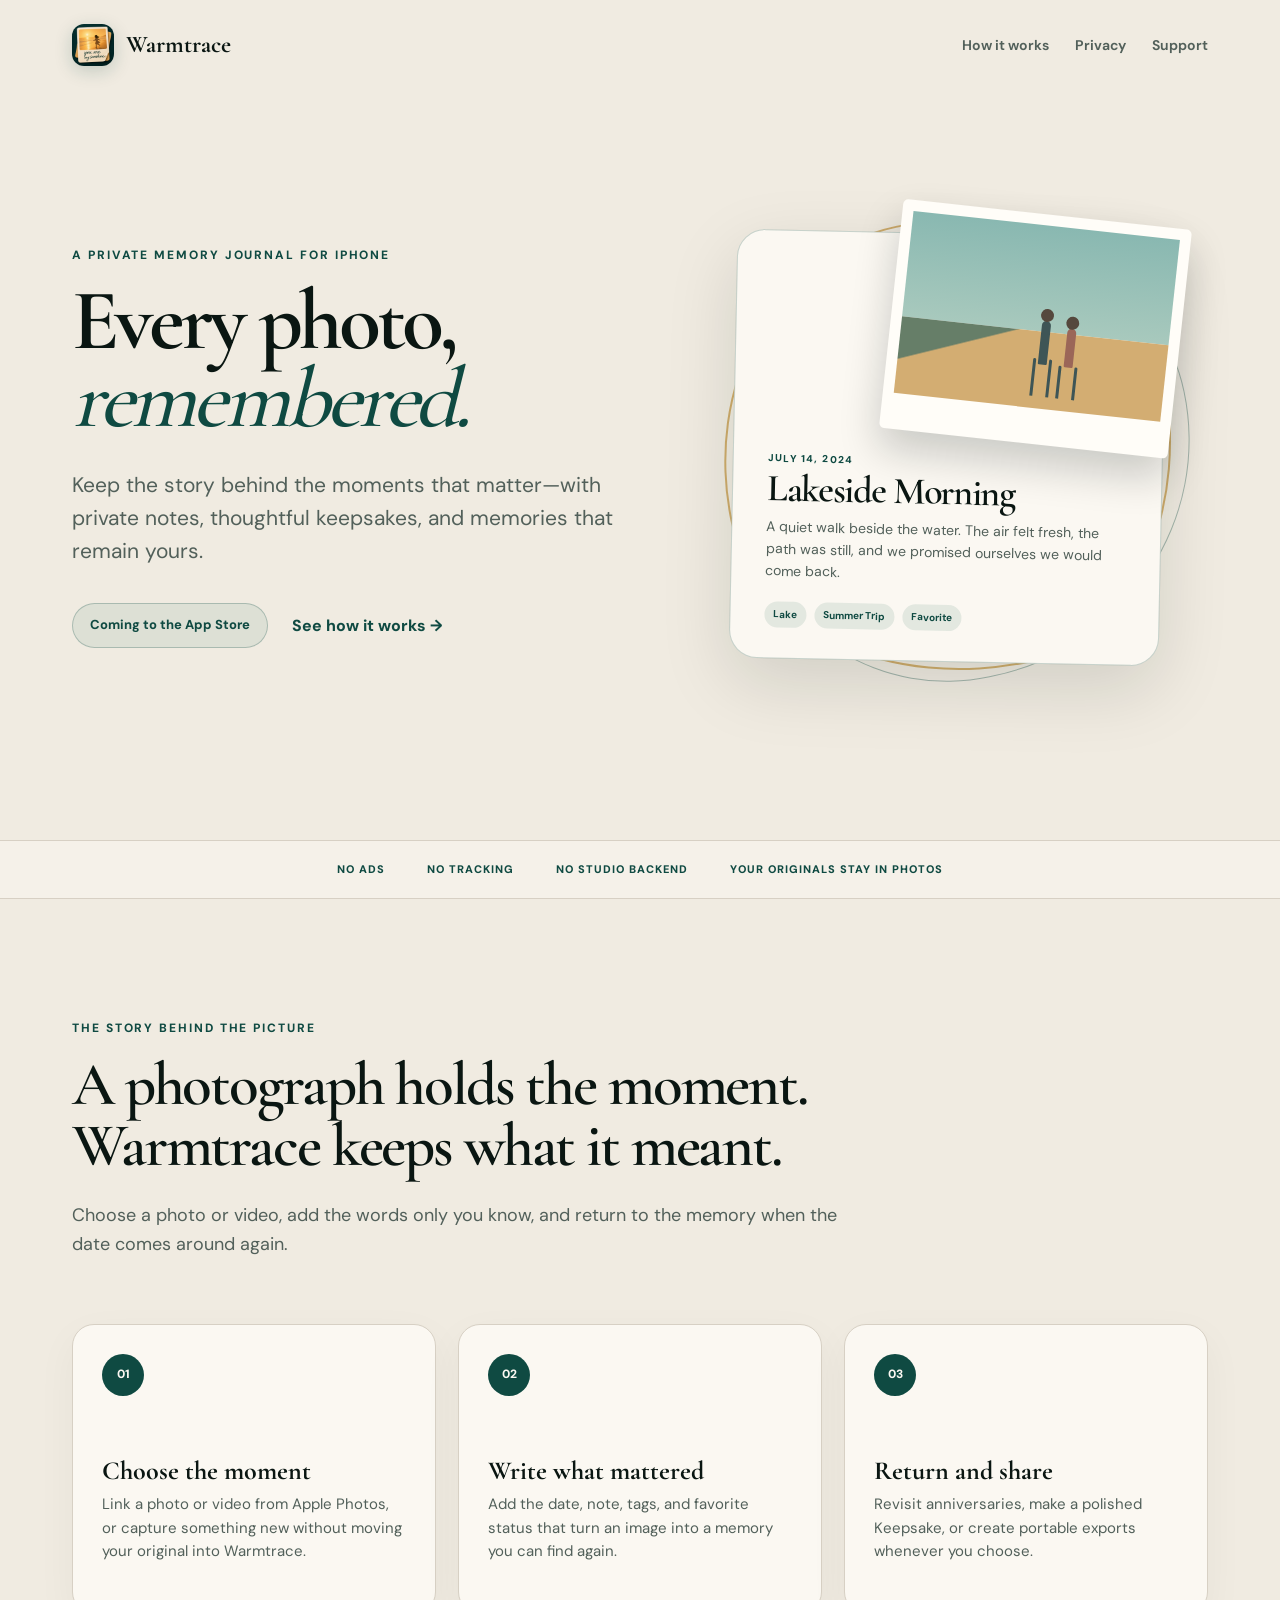
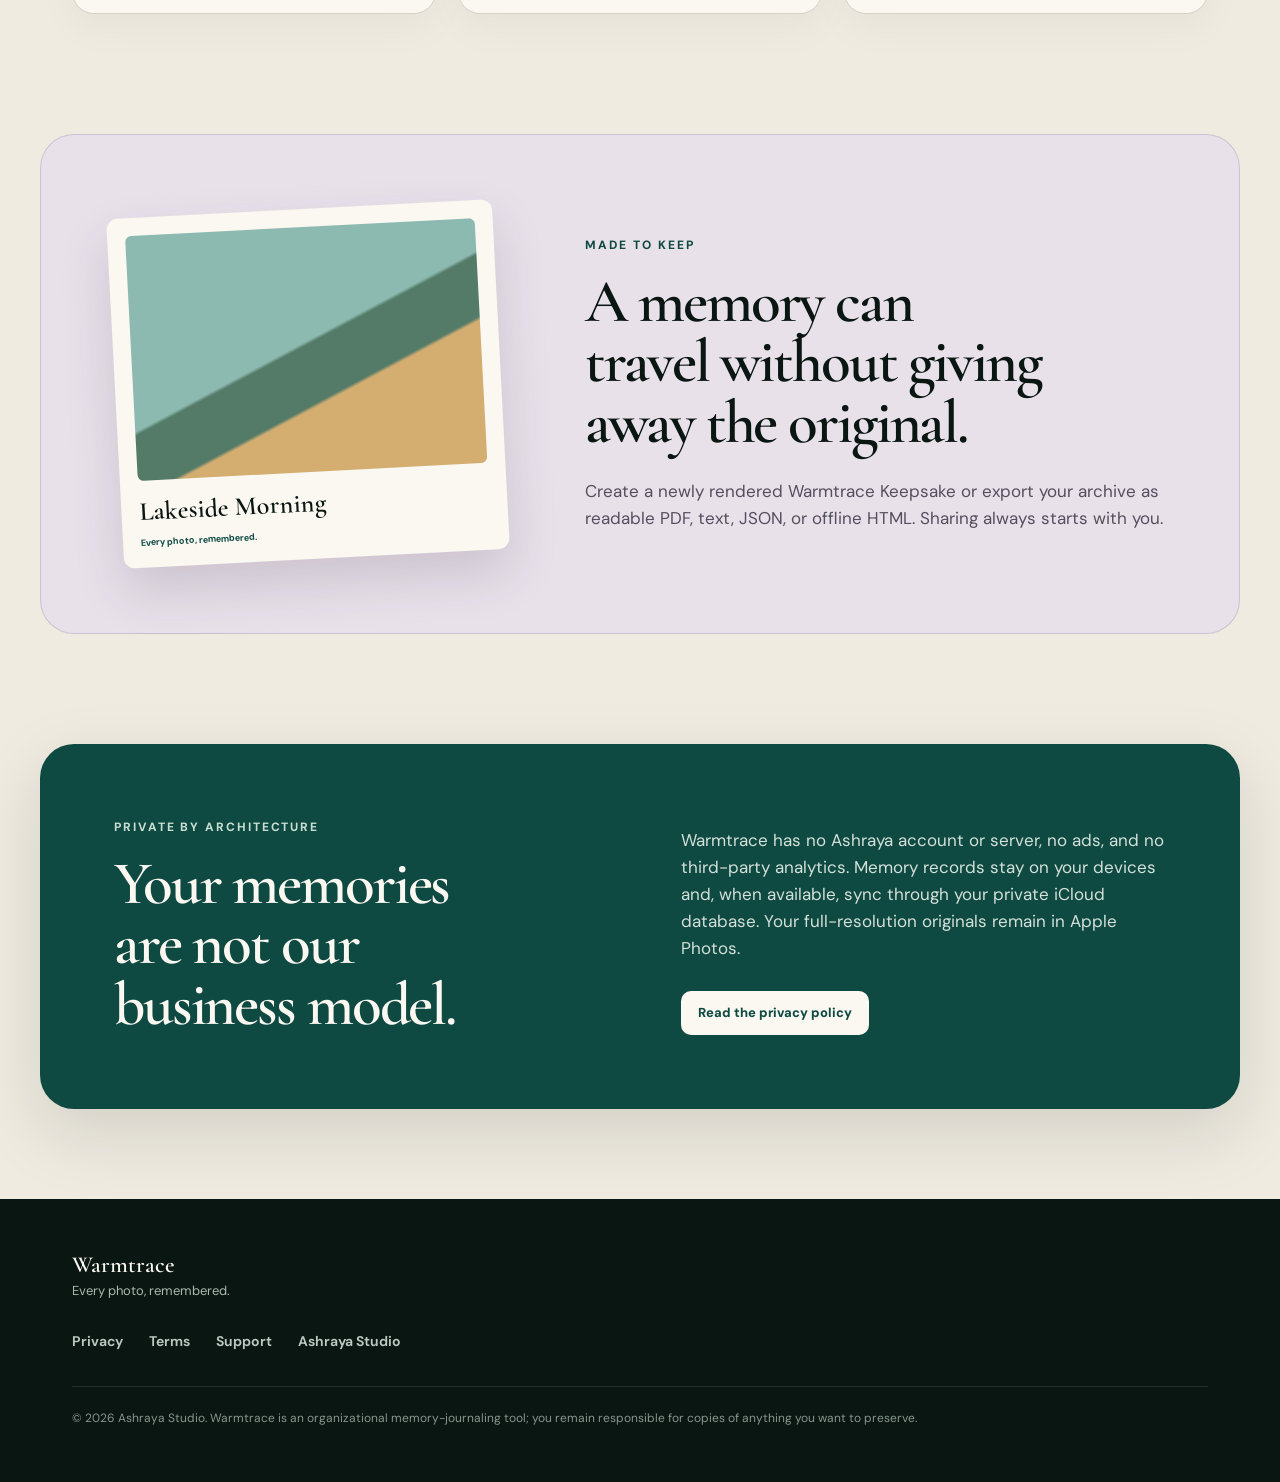
==== index.html @ 8f36c67d "Create Warmtrace public website" ====
<!doctype html>
<html lang="en">
<head>
  <meta charset="utf-8">
  <meta name="viewport" content="width=device-width, initial-scale=1">
  <title>Warmtrace — Every photo, remembered.</title>
  <meta name="description" content="Warmtrace is a private iPhone app for preserving the story behind the photos and videos that matter.">
  <meta name="theme-color" content="#f0ebe1">
  <meta property="og:type" content="website">
  <meta property="og:title" content="Warmtrace — Every photo, remembered.">
  <meta property="og:description" content="Keep the story behind the moments that matter—with private notes, thoughtful keepsakes, and memories that remain yours.">
  <meta property="og:url" content="https://getwarmtrace.com/">
  <meta property="og:image" content="https://getwarmtrace.com/assets/og.png">
  <meta property="og:image:width" content="1200">
  <meta property="og:image:height" content="630">
  <meta property="og:image:alt" content="Warmtrace — Every photo, remembered.">
  <meta name="twitter:card" content="summary_large_image">
  <meta name="twitter:title" content="Warmtrace">
  <meta name="twitter:description" content="Every photo, remembered.">
  <meta name="twitter:image" content="https://getwarmtrace.com/assets/og.png">
  <link rel="canonical" href="https://getwarmtrace.com/">
  <link rel="icon" type="image/png" sizes="32x32" href="/assets/favicon-32.png">
  <link rel="icon" type="image/png" sizes="16x16" href="/assets/favicon-16.png">
  <link rel="apple-touch-icon" sizes="180x180" href="/assets/apple-touch-icon.png">
  <link rel="stylesheet" href="/styles.css">
</head>
<body>
  <a class="skip-link" href="#main">Skip to content</a>
  <header class="site-header">
    <a class="brand" href="/" aria-label="Warmtrace home">
      <img src="/assets/warmtrace-icon.png" alt="" width="42" height="42">
      <span>Warmtrace</span>
    </a>
    <nav aria-label="Primary navigation">
      <a href="#how-it-works">How it works</a>
      <a href="#privacy">Privacy</a>
      <a href="/support/">Support</a>
    </nav>
  </header>

  <main id="main">
    <section class="hero">
      <div class="hero-copy">
        <p class="eyebrow">A private memory journal for iPhone</p>
        <h1>Every photo,<br><em>remembered.</em></h1>
        <p class="lede">Keep the story behind the moments that matter—with private notes, thoughtful keepsakes, and memories that remain yours.</p>
        <div class="hero-actions">
          <span class="status-pill">Coming to the App Store</span>
          <a class="text-link" href="#how-it-works">See how it works <span aria-hidden="true">→</span></a>
        </div>
      </div>

      <div class="memory-visual" aria-label="An example Warmtrace photograph lifting to reveal its written memory">
        <div class="trace-loop" aria-hidden="true"></div>
        <article class="memory-card">
          <div class="photo-print" aria-hidden="true">
            <div class="photo-sky"></div>
            <div class="photo-hills"></div>
            <div class="photo-figures"><i></i><i></i></div>
          </div>
          <p class="memory-date">JULY 14, 2024</p>
          <h2>Lakeside Morning</h2>
          <p>A quiet walk beside the water. The air felt fresh, the path was still, and we promised ourselves we would come back.</p>
          <div class="memory-meta"><span>Lake</span><span>Summer Trip</span><span>Favorite</span></div>
        </article>
      </div>
    </section>

    <section class="trust-row" aria-label="Warmtrace principles">
      <span>No ads</span><span>No tracking</span><span>No studio backend</span><span>Your originals stay in Photos</span>
    </section>

    <section class="section" id="how-it-works">
      <div class="section-heading">
        <p class="eyebrow">The story behind the picture</p>
        <h2>A photograph holds the moment. Warmtrace keeps what it meant.</h2>
        <p>Choose a photo or video, add the words only you know, and return to the memory when the date comes around again.</p>
      </div>
      <div class="steps">
        <article><span>01</span><h3>Choose the moment</h3><p>Link a photo or video from Apple Photos, or capture something new without moving your original into Warmtrace.</p></article>
        <article><span>02</span><h3>Write what mattered</h3><p>Add the date, note, tags, and favorite status that turn an image into a memory you can find again.</p></article>
        <article><span>03</span><h3>Return and share</h3><p>Revisit anniversaries, make a polished Keepsake, or create portable exports whenever you choose.</p></article>
      </div>
    </section>

    <section class="keepsake-band">
      <div class="keepsake-print" aria-hidden="true">
        <div class="mini-photo"></div>
        <strong>Lakeside Morning</strong>
        <span>Every photo, remembered.</span>
      </div>
      <div>
        <p class="eyebrow">Made to keep</p>
        <h2>A memory can travel without giving away the original.</h2>
        <p>Create a newly rendered Warmtrace Keepsake or export your archive as readable PDF, text, JSON, or offline HTML. Sharing always starts with you.</p>
      </div>
    </section>

    <section class="privacy-band" id="privacy">
      <div>
        <p class="eyebrow">Private by architecture</p>
        <h2>Your memories are not our business model.</h2>
      </div>
      <div>
        <p>Warmtrace has no Ashraya account or server, no ads, and no third-party analytics. Memory records stay on your devices and, when available, sync through your private iCloud database. Your full-resolution originals remain in Apple Photos.</p>
        <a class="button-light" href="/privacy/">Read the privacy policy</a>
      </div>
    </section>
  </main>

  <footer>
    <div><strong>Warmtrace</strong><span>Every photo, remembered.</span></div>
    <nav aria-label="Footer navigation">
      <a href="/privacy/">Privacy</a>
      <a href="/terms/">Terms</a>
      <a href="/support/">Support</a>
      <a href="https://ashraya.ai">Ashraya Studio</a>
    </nav>
    <p>© 2026 Ashraya Studio. Warmtrace is an organizational memory-journaling tool; you remain responsible for copies of anything you want to preserve.</p>
  </footer>
</body>
</html>
---- styles.css ----
@font-face { font-family: "Cormorant Garamond"; src: url("/assets/cormorant-garamond.ttf") format("truetype"); font-display: swap; }
@font-face { font-family: "DM Sans"; src: url("/assets/dm-sans.ttf") format("truetype"); font-display: swap; }

:root {
  --linen: #f0ebe1;
  --paper: #fbf8f2;
  --ink: #0a1612;
  --teal: #176b61;
  --teal-dark: #0f4a42;
  --sage: #b8c9be;
  --gold: #bd8a2b;
  --lavender: #756a8d;
  --muted: #52605a;
  --line: #d7d0c4;
  --shadow: 0 24px 70px rgba(10, 22, 18, .13);
}

* { box-sizing: border-box; }
html { scroll-behavior: smooth; }
body { margin: 0; background: var(--linen); color: var(--ink); font-family: "DM Sans", -apple-system, BlinkMacSystemFont, "Segoe UI", sans-serif; line-height: 1.58; -webkit-font-smoothing: antialiased; }
a { color: inherit; }
.skip-link { position: fixed; left: 16px; top: -70px; z-index: 1000; padding: 11px 16px; border: 2px solid var(--teal); border-radius: 10px; background: var(--paper); }
.skip-link:focus { top: 16px; }
:focus-visible { outline: 3px solid var(--gold); outline-offset: 4px; }

.site-header { max-width: 1200px; margin: 0 auto; padding: 24px 32px; display: flex; align-items: center; justify-content: space-between; gap: 24px; }
.brand { display: inline-flex; align-items: center; gap: 12px; font: 700 24px/1 "Cormorant Garamond", Georgia, serif; text-decoration: none; }
.brand img { border-radius: 12px; box-shadow: 0 5px 18px rgba(15, 74, 66, .2); }
.site-header nav, footer nav { display: flex; gap: 26px; align-items: center; }
.site-header nav a, footer nav a { color: var(--muted); font-size: 14px; font-weight: 650; text-decoration: none; }
.site-header nav a:hover, .site-header nav a:focus-visible, footer nav a:hover, footer nav a:focus-visible { color: var(--teal-dark); }

.hero { max-width: 1200px; min-height: 720px; margin: 0 auto; padding: 72px 32px 108px; display: grid; grid-template-columns: minmax(0, 1.02fr) minmax(400px, .98fr); align-items: center; gap: 74px; }
.eyebrow { margin: 0 0 17px; color: var(--teal-dark); font-size: 12px; font-weight: 750; letter-spacing: .16em; text-transform: uppercase; }
h1, h2, h3 { font-family: "Cormorant Garamond", Georgia, serif; }
h1 { max-width: 720px; margin: 0; color: var(--ink); font-size: clamp(52px, 7vw, 86px); font-weight: 650; line-height: .91; letter-spacing: -.045em; text-wrap: balance; }
h1 em { color: var(--teal-dark); font-weight: 500; }
.lede { max-width: 650px; margin: 30px 0 0; color: var(--muted); font-size: clamp(18px, 2vw, 21px); }
.hero-actions { margin-top: 35px; display: flex; align-items: center; flex-wrap: wrap; gap: 24px; }
.status-pill { display: inline-flex; padding: 11px 17px; border: 1px solid rgba(15, 74, 66, .25); border-radius: 999px; background: rgba(184, 201, 190, .34); color: var(--teal-dark); font-size: 13px; font-weight: 750; }
.text-link { color: var(--teal-dark); font-weight: 750; text-decoration: none; }
.text-link span { transition: margin .2s ease; }
.text-link:hover span { margin-left: 5px; }

.memory-visual { position: relative; min-height: 570px; display: grid; place-items: center; }
.trace-loop { position: absolute; width: 455px; height: 455px; border: 2px solid rgba(189, 138, 43, .64); border-radius: 49% 51% 42% 58% / 56% 43% 57% 44%; transform: rotate(-12deg); }
.trace-loop::after { content: ""; position: absolute; inset: 20px -18px -8px 18px; border: 1px solid rgba(15, 74, 66, .34); border-radius: 54% 46% 55% 45%; }
.memory-card { position: relative; width: min(430px, 94%); min-height: 420px; padding: 220px 34px 30px; border: 1px solid rgba(15, 74, 66, .22); border-radius: 28px; background: var(--paper); box-shadow: var(--shadow); transform: rotate(1.2deg); }
.memory-card h2 { margin: 3px 0 8px; color: var(--ink); font-size: 38px; line-height: 1; }
.memory-card > p:not(.memory-date) { margin: 0; color: var(--muted); font-size: 14px; }
.memory-date { margin: 0; color: var(--teal-dark); font-size: 10px; font-weight: 800; letter-spacing: .14em; }
.memory-meta { margin-top: 20px; display: flex; flex-wrap: wrap; gap: 8px; }
.memory-meta span { padding: 5px 9px; border-radius: 99px; background: rgba(184, 201, 190, .36); color: var(--teal-dark); font-size: 10px; font-weight: 700; }
.photo-print { position: absolute; z-index: 2; top: -22px; right: -16px; width: 290px; height: 230px; padding: 11px 11px 36px; border-radius: 5px; background: #fffdf8; box-shadow: 0 20px 40px rgba(10, 22, 18, .2); transform: rotate(5deg); overflow: hidden; }
.photo-sky { height: 58%; background: linear-gradient(#89b8b1, #a8c9bd); }
.photo-hills { height: 42%; background: linear-gradient(160deg, #667e68 0 24%, #d3ad72 25% 100%); }
.photo-figures { position: absolute; left: 52%; top: 46%; display: flex; gap: 17px; }
.photo-figures i { display: block; width: 9px; height: 44px; border-radius: 8px 8px 2px 2px; background: #3e5556; box-shadow: -8px 35px 0 -3px #3e5556, 8px 35px 0 -3px #3e5556; }
.photo-figures i::before { content: ""; display: block; width: 13px; height: 13px; margin: -12px 0 0 -2px; border-radius: 50%; background: #55483d; }
.photo-figures i + i { height: 39px; background: #9b6658; transform: translateY(5px); }

.trust-row { padding: 20px 32px; display: flex; justify-content: center; flex-wrap: wrap; gap: 14px 42px; border-block: 1px solid var(--line); background: rgba(251, 248, 242, .52); color: var(--teal-dark); font-size: 11px; font-weight: 800; letter-spacing: .09em; text-transform: uppercase; }
.section { max-width: 1200px; margin: 0 auto; padding: 120px 32px; }
.section-heading { max-width: 790px; }
h2 { margin: 0; color: var(--ink); font-size: clamp(40px, 5vw, 61px); font-weight: 600; line-height: .99; letter-spacing: -.035em; text-wrap: balance; }
.section-heading > p:last-child { margin: 25px 0 0; color: var(--muted); font-size: 18px; }
.steps { margin-top: 66px; display: grid; grid-template-columns: repeat(3, 1fr); gap: 22px; }
.steps article { min-height: 290px; padding: 29px; border: 1px solid var(--line); border-radius: 22px; background: var(--paper); box-shadow: 0 13px 42px rgba(10, 22, 18, .045); }
.steps article > span { display: inline-grid; width: 42px; height: 42px; place-items: center; border-radius: 50%; background: var(--teal-dark); color: var(--paper); font-size: 12px; font-weight: 800; }
.steps h3 { margin: 62px 0 9px; color: var(--ink); font-size: 26px; line-height: 1; }
.steps p { margin: 0; color: var(--muted); font-size: 15px; }

.keepsake-band { max-width: 1200px; margin: 0 auto 110px; padding: 74px; display: grid; grid-template-columns: .8fr 1.2fr; align-items: center; gap: 84px; border: 1px solid rgba(117, 106, 141, .25); border-radius: 34px; background: #e8e1ea; }
.keepsake-band > div:last-child > p:last-child { margin: 25px 0 0; color: #544f5e; font-size: 17px; }
.keepsake-print { min-height: 350px; padding: 18px; display: flex; flex-direction: column; border-radius: 11px; background: var(--paper); box-shadow: 0 23px 50px rgba(54, 45, 65, .16); transform: rotate(-3deg); }
.mini-photo { height: 245px; border-radius: 6px; background: linear-gradient(155deg, #8dbab0 0 48%, #547b68 49% 64%, #d4ad71 65% 100%); }
.keepsake-print strong { margin-top: 18px; font: 600 26px/1 "Cormorant Garamond", Georgia, serif; }
.keepsake-print span { margin-top: auto; color: var(--teal-dark); font-size: 9px; font-weight: 700; }

.privacy-band { max-width: 1200px; margin: 0 auto 90px; padding: 74px; display: grid; grid-template-columns: 1fr 1fr; gap: 82px; border-radius: 34px; background: var(--teal-dark); color: var(--paper); box-shadow: var(--shadow); }
.privacy-band .eyebrow { color: #c9ded3; }
.privacy-band h2 { color: var(--paper); }
.privacy-band > div:last-child { align-self: end; }
.privacy-band > div:last-child p { margin: 0 0 29px; color: #d4e0da; font-size: 17px; }
.button-light { display: inline-flex; padding: 12px 17px; border-radius: 10px; background: var(--paper); color: var(--teal-dark); font-size: 13px; font-weight: 800; text-decoration: none; }
.button-light:hover, .button-light:focus-visible { background: #dce9e0; }

footer { padding: 54px max(32px, calc((100vw - 1136px) / 2)); background: var(--ink); color: var(--paper); }
footer > div { display: flex; flex-direction: column; gap: 3px; }
footer > div strong { font: 600 23px/1.1 "Cormorant Garamond", Georgia, serif; }
footer > div span { color: #a9b8b0; font-size: 13px; }
footer nav { margin-top: 28px; }
footer nav a { color: #bdc8c2; }
footer > p { margin: 34px 0 0; padding-top: 22px; border-top: 1px solid rgba(255,255,255,.1); color: #85968e; font-size: 12px; }

.subpage-header { max-width: 920px; margin: 0 auto; padding: 86px 32px 42px; }
.subpage-header h1 { max-width: 870px; font-size: clamp(48px, 6vw, 72px); }
.subpage-header .lede { max-width: 750px; }
.document { max-width: 920px; margin: 0 auto 100px; padding: 54px; border: 1px solid var(--line); border-radius: 27px; background: var(--paper); box-shadow: 0 18px 55px rgba(10, 22, 18, .065); }
.document section + section { margin-top: 43px; }
.document h2 { font-size: 30px; letter-spacing: -.02em; }
.document h3 { margin: 24px 0 8px; color: var(--ink); font-size: 20px; }
.document p, .document li { color: var(--muted); }
.document p { margin: 12px 0 0; }
.document ul, .document ol { display: grid; gap: 10px; margin: 14px 0 0; padding-left: 24px; }
.document li::marker { color: var(--teal-dark); font-weight: 700; }
.document strong { color: var(--ink); }
.document a { color: var(--teal-dark); font-weight: 750; text-underline-offset: 3px; }
.callout { margin-top: 22px !important; padding: 21px; border-left: 4px solid var(--gold); border-radius: 0 12px 12px 0; background: #f3ead6; }
.support-grid { display: grid; grid-template-columns: repeat(2, 1fr); gap: 18px; }
.support-card { padding: 24px; border: 1px solid var(--line); border-radius: 18px; background: #f7f3ec; }
.support-card h2 { font-size: 24px; }
.support-card p { font-size: 14px; }
.contact-panel { margin-top: 44px; padding: 31px; border-radius: 20px; background: var(--teal-dark); color: var(--paper); }
.contact-panel h2 { color: var(--paper); }
.contact-panel p { color: #d4e0da; }
.contact-panel a { color: #ffffff; }
.updated { color: #6a766f; font-size: 13px; font-weight: 650; }

@media (max-width: 900px) {
  .site-header nav { display: none; }
  .hero { padding-top: 50px; grid-template-columns: 1fr; gap: 50px; }
  .hero-copy { text-align: center; }
  .hero-copy .lede { margin-inline: auto; }
  .hero-actions { justify-content: center; }
  .memory-visual { min-height: 540px; }
  .steps { grid-template-columns: 1fr; }
  .steps article { min-height: 0; }
  .steps h3 { margin-top: 34px; }
  .keepsake-band { margin-inline: 24px; padding: 52px 38px; grid-template-columns: 1fr; gap: 50px; }
  .keepsake-print { max-width: 360px; justify-self: center; width: 100%; }
  .privacy-band { margin-inline: 24px; padding: 48px 34px; grid-template-columns: 1fr; gap: 35px; }
}

@media (max-width: 520px) {
  .site-header { padding: 18px 20px; }
  .hero { min-height: 0; padding: 42px 20px 68px; overflow: hidden; }
  h1 { font-size: 54px; }
  .memory-visual { min-height: 485px; margin-inline: -20px; transform: scale(.88); }
  .trace-loop { width: 390px; height: 390px; }
  .photo-print { right: 4px; width: 245px; height: 205px; }
  .memory-card { padding-top: 200px; }
  .trust-row { padding-inline: 20px; }
  .section { padding: 86px 20px; }
  .keepsake-band { margin-inline: 14px; margin-bottom: 60px; padding: 40px 24px; }
  .privacy-band { margin-inline: 14px; margin-bottom: 58px; }
  footer { padding: 43px 20px; }
  footer nav { align-items: flex-start; flex-direction: column; gap: 12px; }
  .subpage-header { padding: 58px 20px 32px; }
  .document { margin: 0 14px 64px; padding: 29px 22px; }
  .support-grid { grid-template-columns: 1fr; }
}

@media (prefers-reduced-motion: reduce) {
  html { scroll-behavior: auto; }
  .text-link span { transition: none; }
}

@media (forced-colors: active) {
  .trace-loop { display: none; }
  .memory-card, .steps article, .document, .support-card { border: 1px solid CanvasText; }
}
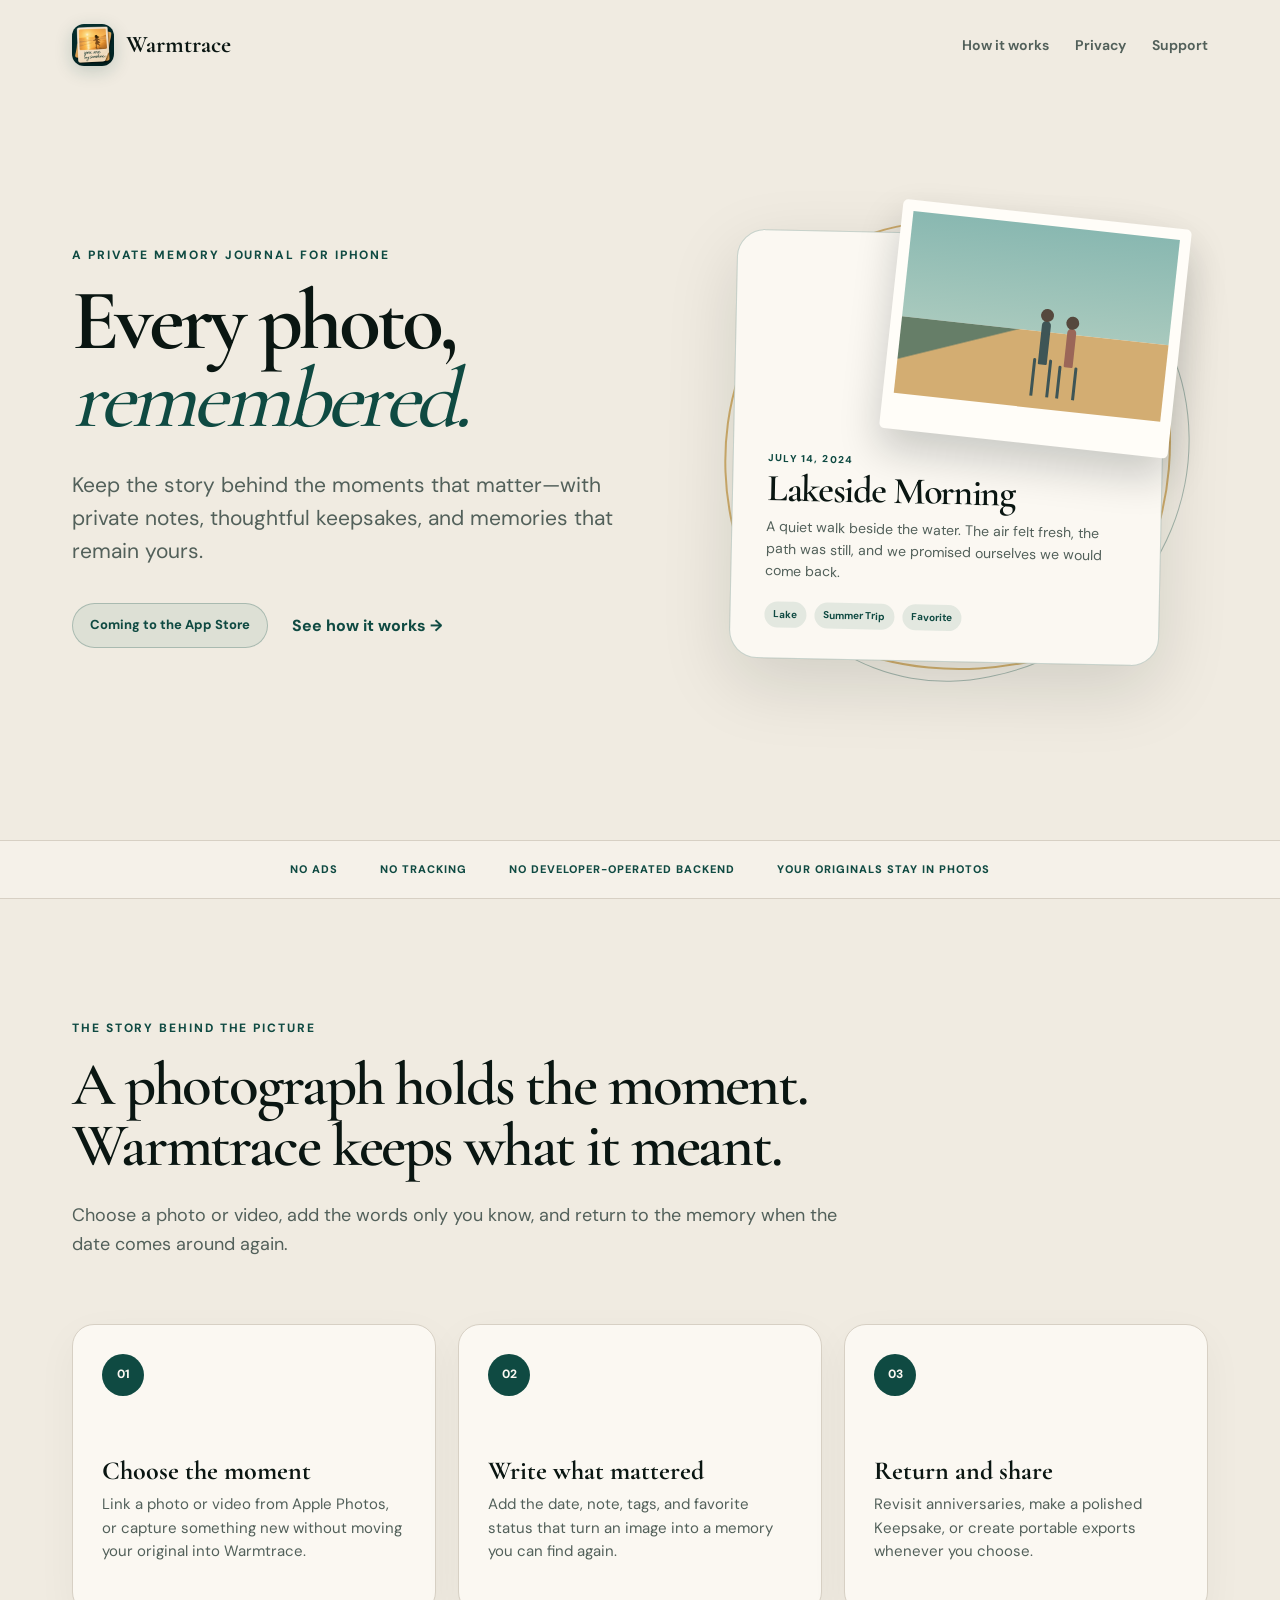
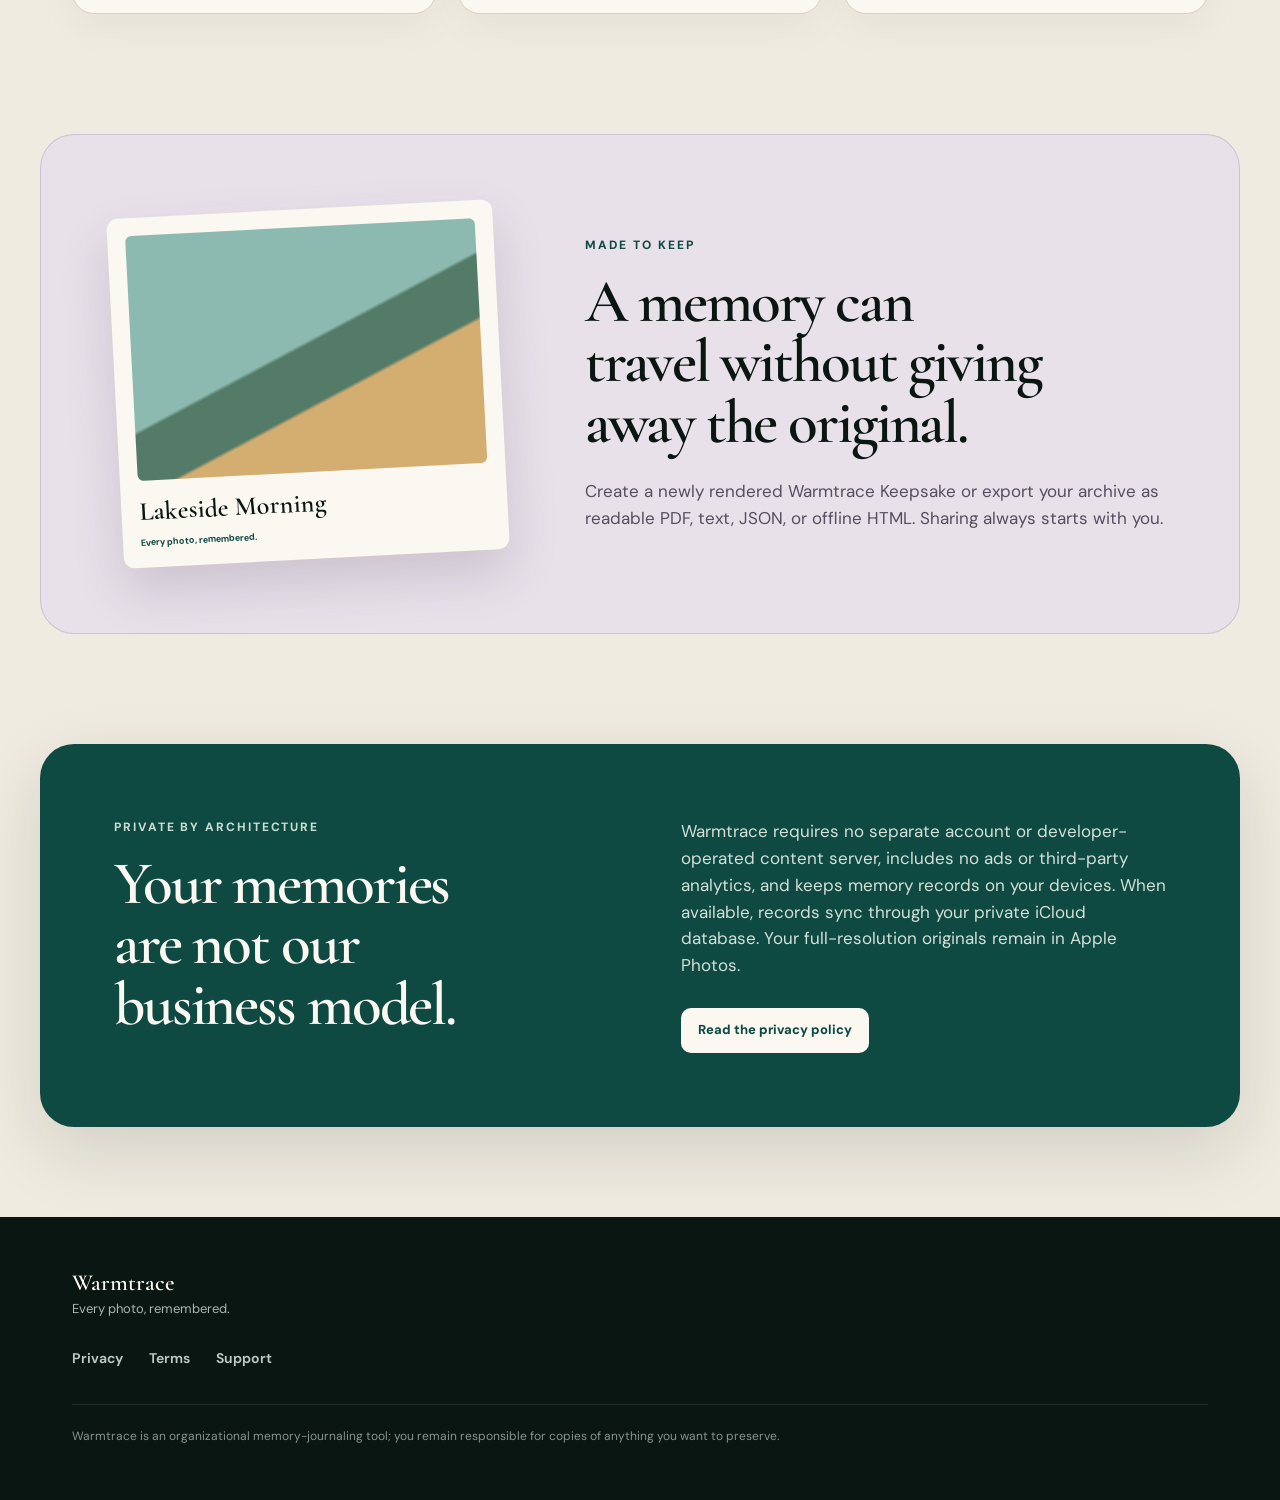
==== commit 1f643135: "Reconcile Warmtrace public operator presentation" ====
--- a/index.html
+++ b/index.html
@@ -67,7 +67,7 @@
     </section>
 
     <section class="trust-row" aria-label="Warmtrace principles">
-      <span>No ads</span><span>No tracking</span><span>No studio backend</span><span>Your originals stay in Photos</span>
+      <span>No ads</span><span>No tracking</span><span>No developer-operated backend</span><span>Your originals stay in Photos</span>
     </section>
 
     <section class="section" id="how-it-works">
@@ -102,7 +102,7 @@
         <h2>Your memories are not our business model.</h2>
       </div>
       <div>
-        <p>Warmtrace has no Ashraya account or server, no ads, and no third-party analytics. Memory records stay on your devices and, when available, sync through your private iCloud database. Your full-resolution originals remain in Apple Photos.</p>
+        <p>Warmtrace requires no separate account or developer-operated content server, includes no ads or third-party analytics, and keeps memory records on your devices. When available, records sync through your private iCloud database. Your full-resolution originals remain in Apple Photos.</p>
         <a class="button-light" href="/privacy/">Read the privacy policy</a>
       </div>
     </section>
@@ -114,9 +114,8 @@
       <a href="/privacy/">Privacy</a>
       <a href="/terms/">Terms</a>
       <a href="/support/">Support</a>
-      <a href="https://ashraya.ai">Ashraya Studio</a>
     </nav>
-    <p>© 2026 Ashraya Studio. Warmtrace is an organizational memory-journaling tool; you remain responsible for copies of anything you want to preserve.</p>
+    <p>Warmtrace is an organizational memory-journaling tool; you remain responsible for copies of anything you want to preserve.</p>
   </footer>
 </body>
 </html>
